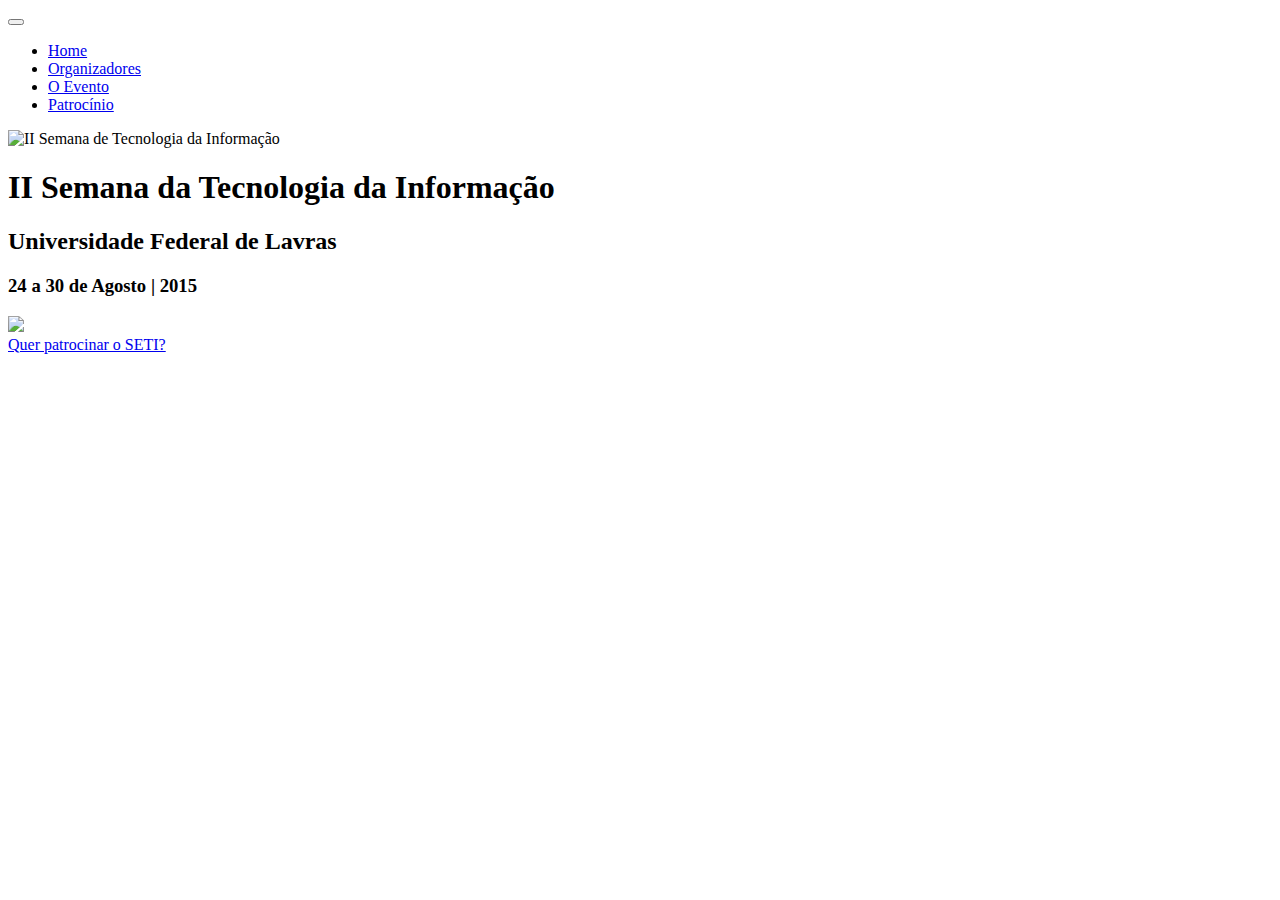
==== index.html @ c7836bae "Create index.html" ====
<!doctype html>

<?php $name = $_POST['name'];
$email = $_POST['email'];
$message = $_POST['message'];
$formcontent="De: $name\nMensagem: $message";
$recipient = "fsdias@computacao.ufla.br";
$subject = "Contato SETI";
$mailheader = "De: $email \r\n";
mail($recipient, $subject   , $formcontent, $mailheader) or die("Error!");
?>

<html lang="en">
<head>
	<meta charset="utf-8" />
	<meta http-equiv="X-UA-Compatible" content="IE=edge,chrome=1" />

    <meta content='width=device-width, initial-scale=1.0, maximum-scale=1.0, user-scalable=0' name='viewport' />
    <meta name="viewport" content="width=device-width" />
    <meta property="og:image" content="img/capa.png" />

    <meta property="og:description" content="A Semana de Tecnologia da Informação (SETI) é um evento que ocorre anualmente no Departamento de Ciência da Computação (DCC) da Universidade Federa de Lavras (UFLA). Na edição de 2015, esperamos atingir um público ainda maior, tendo em vista o excelente feedback dado pelos participantes e a busca de novas parcerias." />

    <!-- Our CSS stylesheet file -->

    <script src="js/jquery-2.1.4.min.js"></script>
    <script src="js/jquery_countdown.js"></script>    
    <script src="js/my_js.js"></script>
    <!--<link href="css/elements.css" rel="stylesheet">-->
    <link href="css/bootstrap.css" rel="stylesheet" />
    <link href="css/coming-sssoon.css" rel="stylesheet" />  
    <link rel="stylesheet" href="http://fonts.googleapis.com/css?family=Open+Sans+Condensed:300" />
    <link rel="stylesheet" href="css/styles.css" />
    <title>II SETI - Semana de Tecnologia da Informação - DCC/UFLA </title>

    <!-- Facebook-->
    <meta property="og:site_name" content="II SETI - Semana de Tecnologia da Informação"/>

    
    <!--     Fonts     -->
    <link href="http://netdna.bootstrapcdn.com/font-awesome/4.1.0/css/font-awesome.css" rel="stylesheet">
    <link href='http://fonts.googleapis.com/css?family=Grand+Hotel' rel='stylesheet' type='text/css'>

</head>

<body>

  <nav class="navbar navbar-transparent navbar-static-top" role="navigation">  
    <div class="topo fixed"></div>
    <div class="container">
        <!-- Brand and toggle get grouped for better mobile display -->
        <div class="navbar-header">
          <button type="button" class="navbar-toggle" data-toggle="collapse" data-target="#bs-example-navbar-collapse-1">
            <span class="sr-only">Toggle navigation</span>
            <span class="icon-bar"></span>
            <span class="icon-bar"></span>
            <span class="icon-bar"></span>
        </button>
    </div>

    <!-- Collect the nav links, forms, and other content for toggling -->
    <div class="collapse navbar-collapse" id="bs-example-navbar-collapse-1">
      <ul class="nav navbar-nav">
         <li><a href="index.html" class="dropdown-toggle" > <span>Home</span></a></li>
       <li class="dropdown">
          <a href="organizadores.html" class="dropdown-toggle" > <span>Organizadores</span></a>
      </li>
      <li><a href="evento.html" class="dropdown-toggle" > <span>O Evento</span></a></li>
      <li><a href="patrocinio.html" class="dropdown-toggle" > <span>Patrocínio</span></a></li>

  </ul>


</div><!-- /.navbar-collapse -->
</div><!-- /.container -->
</nav>


<!--   You can change the black color for the filter with those colors: blue, green, red, orange       -->

<div class="container">

    <div class="logo"><img src="img/logoSeti.png" alt="II Semana de Tecnologia da Informação"/></div>

    <h1>II Semana da Tecnologia da Informação</h1>
    <h2>Universidade Federal de Lavras</h2>
    <h3>24 a 30 de Agosto | 2015</h3>

    <img src="img/divisor.png"/>

    <!-- CONTADOR -->
    <div id="contador"></div>
    <script type="text/javascript">
    $('#contador').countdown('2015/08/24', function(event) {
        var $this = $(this).html(event.strftime(''
            + '<span id="dia">%D</span> <span class="sep">:</span> '
            + '<span id="d">Dias</span> '
            + '<span id="hora">%H</span> <span class="sep">:</span> '
            + '<span id="h">Horas</span> '
            + '<span id="min">%M</span> <span class="sep">:</span> '
            + '<span id="m">Minutos</span> '
            + '<span id="seg">%S</span> '
            + '<span id="s">Segundos</span> '));
    });
    </script>
    <!-- FIM CONTADOR -->
    <div class="col-md-4"></div>
    <div class="col-md-4 patrocine">
        
        <a href="patrocinio.html" role="button" class="btn btn-success btn-large ButtonGreen">Quer patrocinar o SETI?</a>

    </div>

    <div class="conectividade hidden-xs"></div> 

</div>



    <div class="cidade hidden-xs"></div>    


</body>
<script src="js/jquery-1.10.2.js" type="text/javascript"></script>
<script src="js/bootstrap.min.js" type="text/javascript"></script>
<div id="fb-root"></div>


</html>
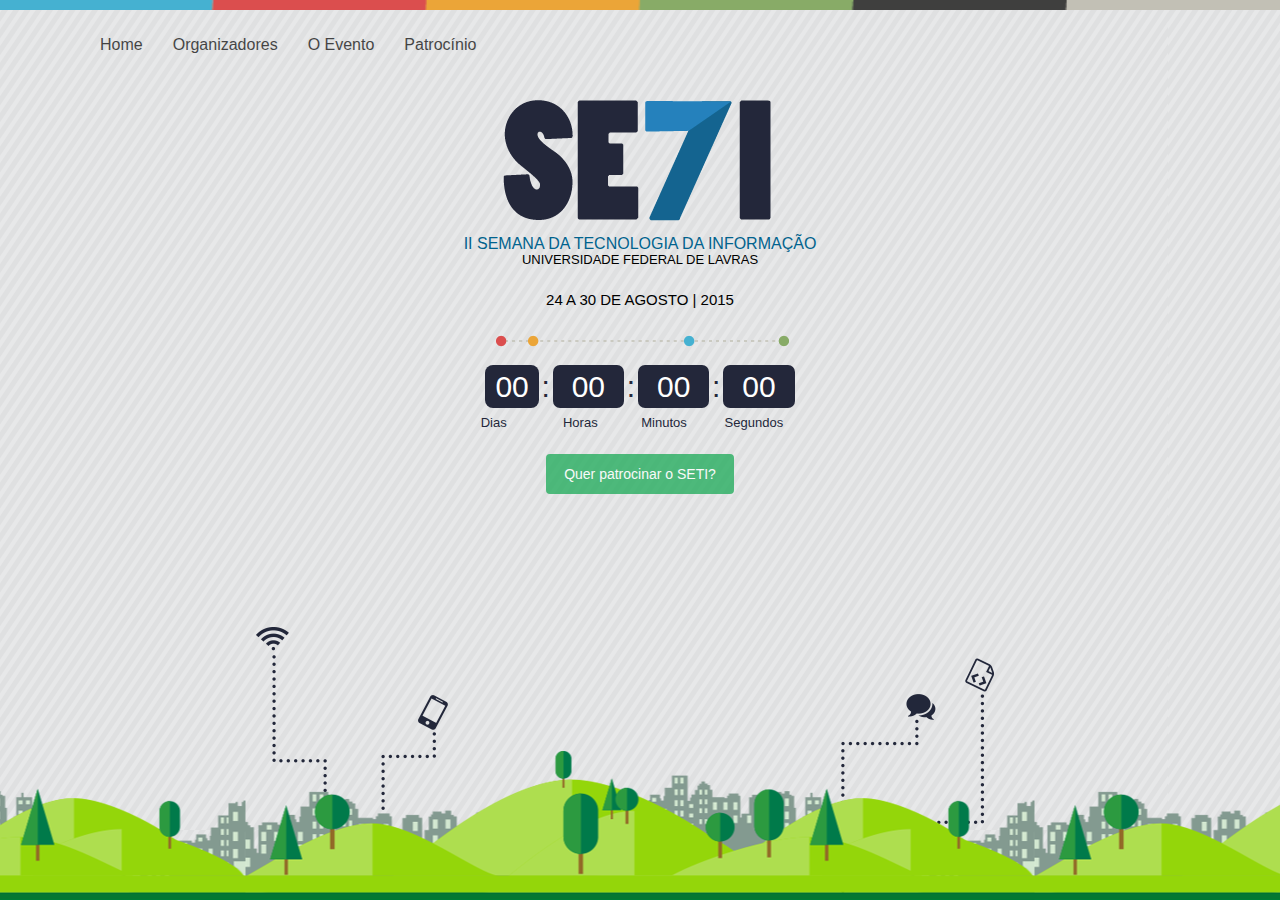
==== commit 4764c396: "Upload de arquivos" ====
--- a/index.html
+++ b/index.html
@@ -126,4 +126,4 @@
 <div id="fb-root"></div>
 
 
-</html>
+</html>--- a/css/elements.css
+++ b/css/elements.css
@@ -0,0 +1,142 @@
+@import "http://fonts.googleapis.com/css?family=Raleway";
+/*----------------------------------------------
+CSS settings for HTML div Exact Center
+------------------------------------------------*/
+#abc {
+width:100%;
+height:100%;
+opacity:.95;
+top:0;
+left:0;
+display:none;
+position:fixed;
+background-color:#313131;
+overflow:auto;
+z-index: 9999;
+}
+
+#def {
+width:100%;
+height:100%;
+opacity:.95;
+top:0;
+left:0;
+display:none;
+position:fixed;
+background-color:#313131;
+overflow:auto;
+z-index: 9999;
+}
+img#close {
+position:absolute;
+right:-14px;
+top:-14px;
+cursor:pointer
+}
+div#popupContact {
+position:absolute;
+left:50%;
+top:17%;
+margin-left:-202px;
+font-family:'Raleway',sans-serif
+}
+div#organizadores {
+position:absolute;
+left:50%;
+top:17%;
+margin-left:-202px;
+font-family:'Raleway',sans-serif
+}
+
+form {
+max-width:420px;
+min-width:300px;
+padding:10px 20px;
+border:2px solid gray;
+border-radius:10px;
+font-family:raleway;
+background-color:#fff
+}
+hr {
+border:0;
+border-top:3px solid #777777;
+}
+input[type=text] {
+width:82%;
+padding:10px;
+margin-top:30px;
+border:1px solid #ccc;
+padding-left:40px;
+font-size:16px;
+font-family:raleway
+}
+#name {
+background-image:url(img/name.jpg);
+background-repeat:no-repeat;
+background-position:5px 9px
+}
+#email {
+background-image:url(img/email.png);
+background-repeat:no-repeat;
+background-position:5px 10px
+}
+textarea {
+background-image:url(img/msg.png);
+background-repeat:no-repeat;
+background-position:5px 11px;
+width:82%;
+height:95px;
+padding:10px;
+resize:none;
+margin-top:30px;
+border:1px solid #ccc;
+padding-left:40px;
+font-size:16px;
+font-family:raleway;
+margin-bottom:30px;
+margin-top:30px;
+}
+#submit {
+text-decoration:none;
+width:82%;
+text-align:center;
+display:block;
+background-color:#3399cc;
+color:#fff;
+border:1px solid #006699;
+padding:10px 0;
+font-size:20px;
+cursor:pointer;
+border-radius:5px;
+margin-top:30px;
+margin-bottom:30px;
+margin-left: 34px;
+}
+
+#submit:hover {
+	background: #006699;
+}
+span {
+color:red;
+font-weight:700
+}
+button {
+width:10%;
+height:45px;
+border-radius:3px;
+background-color:#cd853f;
+color:#fff;
+font-family:'Raleway',sans-serif;
+font-size:18px;
+cursor:pointer
+}
+#bcontato {
+	color: #23273A;
+	font-weight: normal;
+}
+#titulocontato {
+	margin: 0;
+	padding: 20px 0 10px 0;
+	font-size: 22px;
+	text-transform: none;
+}--- a/css/coming-sssoon.css
+++ b/css/coming-sssoon.css
@@ -0,0 +1,927 @@
+/* 
+
+Made with love by Creative Tim (http://www.creative-tim.com)
+
+*/
+
+body{
+    color: #000;
+  margin: 0 auto;
+}
+.form-control::-moz-placeholder{
+   color: #DDDDDD;
+   opacity: 1;
+}
+.form-control:-moz-placeholder{
+   color: #DDDDDD;
+   opacity: 1;  
+}  
+.form-control::-webkit-input-placeholder{
+   color: #DDDDDD;
+   opacity: 1; 
+} 
+.form-control:-ms-input-placeholder{
+   color: #DDDDDD;
+   opacity: 1; 
+}
+/*     General overwrite     */
+a{
+    color: #2C93FF;
+}
+a:hover, a:focus {
+    color: #1084FF;
+}
+a:focus, a:active, 
+button::-moz-focus-inner,
+input[type="reset"]::-moz-focus-inner,
+input[type="button"]::-moz-focus-inner,
+input[type="submit"]::-moz-focus-inner,
+select::-moz-focus-inner,
+input[type="file"] > input[type="button"]::-moz-focus-inner {
+    outline : 0;
+}
+
+/*           Font Smoothing      */
+
+h1, .h1, h2, .h2, h3, .h3, h4, .h4, h5, .h5, h6, .h6, p, .navbar, .brand, .btn-simple{
+    -moz-osx-font-smoothing: grayscale;
+    -webkit-font-smoothing: antialiased;
+}
+
+/*           Typography          */
+
+h1, .h1, h2, .h2, h3, .h3, h4, .h4{
+    margin: 0;
+}
+
+h1, .h1 {
+    text-transform: uppercase;
+    font-size: 16px;
+    font-weight: lighter;
+    color: #01638e;
+    margin-top: 10px;
+    margin-bottom: 0;
+}
+h2, .h2{
+    font-size: 13px;
+    font-weight: 300;
+    text-transform: uppercase;
+    margin-top: 0;
+}
+h3, .h3{
+    font-size: 15px;
+    font-weight: 300;
+    text-transform: uppercase;
+}
+h4, .h4{
+    font-size: 22px;
+}
+h5, .h5 {
+    font-size: 16px;
+}
+h6, .h6{
+    font-size: 14px;
+    font-weight: bold;
+    text-transform: uppercase;
+}
+p{
+    font-size: 16px;
+    line-height: 1.6180em;
+}
+h1 small, h2 small, h3 small, h4 small, h5 small, h6 small, .h1 small, .h2 small, .h3 small, .h4 small, .h5 small, .h6 small, h1 .small, h2 .small, h3 .small, h4 .small, h5 .small, h6 .small, .h1 .small, .h2 .small, .h3 .small, .h4 .small, .h5 .small, .h6 .small {
+    color: #999999;
+    font-weight: 300;
+    line-height: 1;
+}
+h1 small, h2 small, h3 small, h1 .small, h2 .small, h3 .small {
+    font-size: 60%;
+}
+
+/*           Animations              */
+.form-control, .input-group-addon{
+    -webkit-transition: all 300ms linear;
+    -moz-transition: all 300ms linear;
+    -o-transition: all 300ms linear;
+    -ms-transition: all 300ms linear;
+    transition: all 300ms linear;
+}
+
+
+.btn{
+    border-width: 2px;
+    background-color: rgba(0,0,0,.0);
+    font-weight: 400;
+    opacity: 0.8;
+    padding: 8px 16px;
+}
+.btn-round{
+    border-width: 1px;
+    border-radius: 30px !important;
+    opacity: 0.79;
+    padding: 9px 18px;
+}
+.btn-sm, .btn-xs {
+    border-radius: 3px;
+    font-size: 12px;
+    line-height: 1.5;
+    padding: 5px 10px;
+}
+.btn-xs {
+    padding: 1px 5px;
+}
+.btn-lg{
+   border-radius: 6px;
+   font-size: 18px;
+   font-weight: 400;
+   padding: 14px 60px;
+}
+.btn-wd {
+    min-width: 140px;
+}
+.btn-default{
+    color: #777777;
+    border-color: #999999
+}
+.btn-primary {
+    color: #3472F7;
+    border-color: #3472F7;
+}
+.btn-info{
+     color: #2C93FF;
+    border-color: #2C93FF;
+}
+.btn-success{
+    color: #05AE0E;
+    border-color: #05AE0E;
+}
+.btn-warning{
+    color: #FF9500;
+    border-color: #FF9500;
+}
+.btn-danger{
+    color: #FF3B30;
+    border-color: #FF3B30;
+}
+.btn:hover{
+    background-color: rgba(0,0,0,.0);
+    opacity: 1;
+}
+.btn-primary:hover, .btn-primary:focus, .btn-primary:active, .btn-primary.active, .open .dropdown-toggle.btn-primary {
+    color: #1D62F0;
+    border-color: #1D62F0;
+    background-color: rgba(0,0,0,.0);
+}
+.btn-info:hover, .btn-info:focus, .btn-info:active, .btn-info.active, .open .dropdown-toggle.btn-info {
+    color: #1084FF;
+    border-color: #1084FF;
+    background-color: rgba(0,0,0,.0);
+}
+.btn-success:hover, .btn-success:focus, .btn-success:active, .btn-success.active, .open .dropdown-toggle.btn-success {
+    color: #049F0C;
+    border-color: #049F0C;
+    background-color: rgba(0,0,0,.0);
+}
+.btn-warning:hover, .btn-warning:focus, .btn-warning:active, .btn-warning.active, .open .dropdown-toggle.btn-warning {
+    color: #ED8D00;
+    border-color: #ED8D00;
+    background-color: rgba(0,0,0,.0);
+}
+.btn-danger:hover, .btn-danger:focus, .btn-danger:active, .btn-danger.active, .open .dropdown-toggle.btn-danger {
+    color: #EE2D20;
+    border-color: #EE2D20;
+    background-color: rgba(0,0,0,.0);
+}
+.btn-default:hover, .btn-default:focus, .btn-default:active, .btn-default.active, .open .dropdown-toggle.btn-default {
+    color: #666666;
+    border-color: #888888;
+    background-color: rgba(0,0,0,.0);
+}
+.btn:active, .btn.active {
+    background-image: none;
+    box-shadow: none;
+    
+}
+.btn.disabled, .btn[disabled], fieldset[disabled] .btn {
+    opacity: 0.45;
+}
+.btn-primary.disabled, .btn-primary[disabled], fieldset[disabled] .btn-primary, .btn-primary.disabled:hover, .btn-primary[disabled]:hover, fieldset[disabled] .btn-primary:hover, .btn-primary.disabled:focus, .btn-primary[disabled]:focus, fieldset[disabled] .btn-primary:focus, .btn-primary.disabled:active, .btn-primary[disabled]:active, fieldset[disabled] .btn-primary:active, .btn-primary.disabled.active, .btn-primary.active[disabled], fieldset[disabled] .btn-primary.active {
+    background-color: rgba(0, 0, 0, 0);
+    border-color: #3472F7;
+}
+.btn-info.disabled, .btn-info[disabled], fieldset[disabled] .btn-info, .btn-info.disabled:hover, .btn-info[disabled]:hover, fieldset[disabled] .btn-info:hover, .btn-info.disabled:focus, .btn-info[disabled]:focus, fieldset[disabled] .btn-info:focus, .btn-info.disabled:active, .btn-info[disabled]:active, fieldset[disabled] .btn-info:active, .btn-info.disabled.active, .btn-info.active[disabled], fieldset[disabled] .btn-info.active {
+    background-color: rgba(0, 0, 0, 0);
+    border-color: #2C93FF;
+}
+.btn-success.disabled, .btn-success[disabled], fieldset[disabled] .btn-success, .btn-success.disabled:hover, .btn-success[disabled]:hover, fieldset[disabled] .btn-success:hover, .btn-success.disabled:focus, .btn-success[disabled]:focus, fieldset[disabled] .btn-success:focus, .btn-success.disabled:active, .btn-success[disabled]:active, fieldset[disabled] .btn-success:active, .btn-success.disabled.active, .btn-success.active[disabled], fieldset[disabled] .btn-success.active {
+    background-color: rgba(0, 0, 0, 0);
+    border-color: #05AE0E;
+}
+.btn-danger.disabled, .btn-danger[disabled], fieldset[disabled] .btn-danger, .btn-danger.disabled:hover, .btn-danger[disabled]:hover, fieldset[disabled] .btn-danger:hover, .btn-danger.disabled:focus, .btn-danger[disabled]:focus, fieldset[disabled] .btn-danger:focus, .btn-danger.disabled:active, .btn-danger[disabled]:active, fieldset[disabled] .btn-danger:active, .btn-danger.disabled.active, .btn-danger.active[disabled], fieldset[disabled] .btn-danger.active {
+    background-color: rgba(0, 0, 0, 0);
+    border-color: #FF3B30;
+}
+.btn-warning.disabled, .btn-warning[disabled], fieldset[disabled] .btn-warning, .btn-warning.disabled:hover, .btn-warning[disabled]:hover, fieldset[disabled] .btn-warning:hover, .btn-warning.disabled:focus, .btn-warning[disabled]:focus, fieldset[disabled] .btn-warning:focus, .btn-warning.disabled:active, .btn-warning[disabled]:active, fieldset[disabled] .btn-warning:active, .btn-warning.disabled.active, .btn-warning.active[disabled], fieldset[disabled] .btn-warning.active {
+    background-color: rgba(0, 0, 0, 0);
+    border-color: #FF9500;
+}
+
+
+/*           Buttons fill .btn-fill           */
+.btn-fill{
+    color: #FFFFFF;
+    opacity: 1;
+}
+.btn-fill:hover, .btn-fill:active, .btn-fill:focus{
+    color: #FFFFFF;
+}
+.btn-default.btn-fill{
+    background-color: #999999;
+    border-color: #999999
+}
+.btn-primary.btn-fill{
+    background-color: #3472F7;
+    border-color: #3472F7;
+}
+.btn-info.btn-fill{
+    background-color: #2C93FF;
+    border-color: #2C93FF;
+}
+.btn-success.btn-fill{
+    background-color: #05AE0E;
+    border-color: #05AE0E;
+}
+.btn-warning.btn-fill{
+   background-color: #FF9500;
+   border-color: #FF9500;
+}
+.btn-danger.btn-fill{
+    background-color: #FF3B30;
+    border-color: #FF3B30;
+}
+.btn-default.btn-fill:hover, .btn-default.btn-fill:focus, .btn-default.btn-fill:active, .btn-default.btn-fill.active, .open .dropdown-toggle.btn-fill.btn-default {
+    background-color: #888888;
+    border-color: #888888;
+}
+.btn-primary.btn-fill:hover, .btn-primary.btn-fill:focus, .btn-primary.btn-fill:active, .btn-primary.btn-fill.active, .open .dropdown-toggle.btn-primary.btn-fill{
+    border-color: #1D62F0;
+    background-color: #1D62F0;
+}
+.btn-info.btn-fill:hover, .btn-info.btn-fill:focus, .btn-info.btn-fill:active, .btn-info.btn-fill.active, .open .dropdown-toggle.btn-info.btn-fill {
+    background-color: #1084FF;
+    border-color: #1084FF;
+}
+.btn-success.btn-fill:hover, .btn-success.btn-fill:focus, .btn-success.btn-fill:active, .btn-success.btn-fill.active, .open .dropdown-toggle.btn-fill.btn-success {
+    background-color: #049F0C;
+    border-color: #049F0C;
+}
+.btn-warning.btn-fill:hover, .btn-warning.btn-fill:focus, .btn-warning.btn-fill:active, .btn-warning.btn-fill.active, .open .dropdown-toggle.btn-fill.btn-warning {
+    background-color: #ED8D00;
+    border-color: #ED8D00;
+}
+.btn-danger.btn-fill:hover, .btn-danger.btn-fill:focus, .btn-danger.btn-fill:active, .btn-danger.btn-fill.active, .open .dropdown-toggle.btn-danger.btn-fill {
+    background-color: #EE2D20;
+    border-color: #EE2D20;
+}
+
+/*          End Buttons fill          */
+
+.btn-simple{
+    font-weight: 600;
+    border: 0;
+    padding: 10px 18px;
+}
+.btn-simple.btn-xs{
+    padding: 3px 5px;
+}
+.btn-simple.btn-sm{
+    padding: 7px 10px;
+}
+.btn-simple.btn-lg{
+   padding: 16px 60px;
+}
+.btn-round.btn-xs{
+    padding: 2px 5px;
+}
+.btn-round.btn-sm{
+    padding: 6px 10px;
+}
+.btn-round.btn-lg{
+    padding: 15px 60px;
+}
+
+
+/*             Inputs               */
+.form-control {
+    background-color: #FFFFFF;
+    border: 1px solid #E3E3E3;
+    border-radius: 4px;
+    box-shadow: none;
+    color: #444444;
+    height: 38px;
+    padding: 6px 16px;
+}
+
+.form-control:focus {
+    background-color: #FFFFFF;
+    border: 1px solid #9A9A9A;
+    box-shadow: none;
+    outline: 0 none;
+}
+.form-control + .form-control-feedback{
+    border-radius: 6px;
+    font-size: 14px;
+    padding: 0 12px 0 0;
+    position: absolute;
+    right: 25px;
+    top: 13px;
+    vertical-align: middle;
+}
+.form-control.transparent{
+    background-color: rgba(255, 255, 255, 0.07);
+    border: 1px solid rgba(238, 238, 238, 0.27);
+    color: #FFFFFF;
+}
+.form-control.transparent:focus{
+    border-color: #FFFFFF;
+    
+}
+.input-lg{
+    height: 56px;
+    padding: 10px 16px;
+}
+
+/*           Navigation Bar             */
+.navbar{
+    border: 0 none;
+    transition: all 0.4s;
+    -webkit-transition: all 0.4s;
+    font-size: 16px;
+}
+.navbar-default {
+    background-color: #D9D9D9;
+    
+}
+.navbar .navbar-brand {
+    font-weight: 600;
+    margin-top: 5px;
+    margin-bottom: 5px;
+    font-size: 20px;
+}
+.navbar-nav > li > a {
+    margin-top: 13px;
+    margin-bottom: 13px;
+    padding-bottom: 12px;
+    padding-top: 12px;
+    font-size: 16px;
+}
+.navbar-nav > li > a [class^="fa"]{
+    font-size: 22px;
+    color: black;
+}
+.navbar-brand{
+    padding: 20px 15px;
+    color: black;
+}
+
+.navbar .btn{
+    margin-top: 8px;
+    margin-bottom: 8px;
+}
+.navbar-default:not(.navbar-transparent) {
+    background-color: rgba(255, 255, 255, 0.96);
+    border-bottom: 1px solid rgba(0, 0, 0, 0.1);
+}
+.navbar-transparent{
+    background-color: rgba(0,0,0,.0);
+}
+.navbar-transparent .navbar-brand, [class*="navbar-ct"] .navbar-brand{
+    color: black;
+    opacity: 0.95;
+}
+.navbar-transparent .navbar-brand:hover, .navbar-transparent .navbar-brand:focus {
+    background-color: rgba(0, 0, 0, 0);
+    color: #5E5E5E;
+}
+.navbar-transparent .nav .caret{
+    border-bottom-color: #FFFFFF;
+    border-top-color: #FFFFFF;
+}
+.navbar-transparent .navbar-nav > li > a, [class*="navbar-ct"] .navbar-nav > li > a{
+    color: black;
+    border-color: #FFFFFF;
+    opacity: 0.7;
+}
+.navbar-transparent .navbar-brand:hover, .navbar-transparent .navbar-brand:focus, [class*="navbar-ct"] .navbar-brand:hover, [class*="navbar-ct"] .navbar-brand:focus {
+    background-color: rgba(0, 0, 0, 0);
+    color: #FFFFFF;
+    opacity: 1;
+}
+.navbar-default .navbar-nav > .active > a, .navbar-default .navbar-nav > .active > a:hover, .navbar-default .navbar-nav > .active > a:focus, .navbar-default .navbar-nav > li > a:hover, .navbar-default .navbar-nav > li > a:focus {
+    background-color: rgba(255, 255, 255, 0);
+    border-radius: 3px;
+    color: #2C93FF;
+    opacity: 1;
+}
+.navbar-default .navbar-nav > .dropdown > a:hover .caret, .navbar-default .navbar-nav > .dropdown > a:focus .caret {
+    border-bottom-color: #2C93FF;
+    border-top-color: #2C93FF;
+}
+.navbar-default .navbar-nav > .open > a, .navbar-default .navbar-nav > .open > a:hover, .navbar-default .navbar-nav > .open > a:focus{
+    background-color: rgba(255, 255, 255, 0);
+    color: #2C93FF;
+}
+.navbar-transparent .navbar-nav > .active > a, .navbar-transparent .navbar-nav > .active > a:hover, .navbar-transparent .navbar-nav > .active > a:focus, .navbar-transparent .navbar-nav > li > a:hover, .navbar-transparent .navbar-nav > li > a:focus, [class*="navbar-ct"] .navbar-nav > .active > a, [class*="navbar-ct"] .navbar-nav > .active > a:hover, [class*="navbar-ct"] .navbar-nav > .active > a:focus, [class*="navbar-ct"] .navbar-nav > li > a:hover, [class*="navbar-ct"] .navbar-nav > li > a:focus {
+    background-color: rgba(255, 255, 255, 0);
+    border-radius: 3px;
+    color: #23273A;
+    opacity: 1;
+}
+.navbar-transparent .navbar-nav > .dropdown > a .caret, [class*="navbar-ct"] .navbar-nav > .dropdown > a .caret{
+    border-bottom-color: #FFFFFF;
+    border-top-color: #FFFFFF;
+}
+.navbar-transparent .navbar-nav > .dropdown > a:hover .caret, .navbar-transparent .navbar-nav > .dropdown > a:focus .caret {
+    border-bottom-color: #FFFFFF;
+    border-top-color: #FFFFFF;
+}
+.navbar-transparent .navbar-nav > .open > a, .navbar-transparent .navbar-nav > .open > a:hover, .navbar-transparent .navbar-nav > .open > a:focus {
+    background-color: rgba(255, 255, 255, 0);
+    color: black;
+    opacity: 1;
+}
+.navbar .btn{
+    font-size: 16px;
+    margin-top: 13px;
+    margin-bottom: 13px;
+}
+.navbar .btn-default{
+    color: black;
+    border-color: #777777;
+}
+.navbar-default:not(.navbar-transparent) .btn-default:hover{
+    color: #2C93FF;
+    border-color: #2C93FF;
+}
+.navbar-transparent .btn-default, [class*="navbar-ct"] .btn-default{
+    color: #FFFFFF;
+    border-color: #FFFFFF;
+}
+[class*="navbar-ct"] .btn-default.btn-fill{
+    color: #777777;
+    background-color: #FFFFFF;
+    opacity: 0.9;
+}
+[class*="navbar-ct"] .btn-default.btn-fill:hover, [class*="navbar-ct"] .btn-default.btn-fill:focus, [class*="navbar-ct"] .btn-default.btn-fill:active, [class*="navbar-ct"] .btn-default.btn-fill.active, [class*="navbar-ct"] .open .dropdown-toggle.btn-fill.btn-default{
+    border-color: #FFFFFF;
+    opacity: 1;
+}
+.navbar-form{
+    box-shadow: none;
+}
+.navbar-form .form-control{
+    background-color: rgba(244, 244, 244, 0);
+    border-radius: 0;
+    border:0;
+    height: 22px;
+    padding: 0;
+    font-size: 16px;
+    line-height: 20px;
+    color: #777777;
+}
+.navbar-transparent .navbar-form .form-control, [class*="navbar-ct"] .navbar-form .form-control{
+    color: #FFFFFF;
+    border: 0;
+    border-bottom: 1px solid rgba(255,255,255,.6);
+}
+
+.navbar .label{
+    background-color: #FFFFFF;
+    border: 1px solid #DDDDDD;
+    color: black;
+    text-transform: uppercase;
+}
+.dropdown-menu > li > a {
+/*     border-bottom: 1px solid #DDDDDD; */
+    padding: 6px 15px;
+    color: #777777;
+}
+.dropdown-menu > li:first-child > a{
+    border-radius: 10px 10px 0 0;
+    padding-top: 12px;
+}
+.dropdown-menu > li:last-child > a{
+    border-bottom: 0 none;
+    border-radius: 0 0 10px 10px;
+    padding-bottom: 12px;
+}
+.dropdown-menu > li > a:hover, .dropdown-menu > li > a:focus {
+    background-color: #FFFFFF;
+    color: #333333;
+    opacity: 1;
+    text-decoration: none;
+}
+.dropdown-menu > li > a img{
+    margin-right: 5px;
+}
+.dropdown-menu .divider {
+    background-color: #E5E5E5;
+    height: 1px;
+    margin: 8px 15px;
+    overflow: hidden;
+}
+
+.navbar-toggle{
+    margin-top: 19px;
+    margin-bottom: 19px;
+    border: 0;
+}
+.navbar-toggle .icon-bar {
+    background-color: #FFFFFF;
+}
+.navbar-collapse, .navbar-form {
+    border-color: rgba(0, 0, 0, 0);
+}
+.navbar-default .navbar-toggle:hover, .navbar-default .navbar-toggle:focus {
+    background-color: rgba(0,0,0,0);
+}
+
+
+@media (min-width: 768px){
+    .navbar-form {
+        margin-top: 21px;
+        margin-bottom: 21px;
+        padding-left: 5px;
+        padding-right: 5px;
+    }
+    .navbar-nav > li > .dropdown-menu, .dropdown-menu{
+        display: block;
+        margin: 0;
+        padding: 0;
+        z-index: 9000;
+        position: absolute;
+        -webkit-border-radius: 10px;
+        box-shadow: 1px 2px 3px rgba(0, 0, 0, 0.125);
+        border-radius: 10px;
+        -webkit-box-sizing: border-box;
+        -moz-box-sizing: border-box;
+        box-sizing: border-box;
+        opacity: 0;
+        -ms-filter: "alpha(opacity=0)";
+        -webkit-filter: alpha(opacity=0);
+        -moz-filter: alpha(opacity=0);
+        -ms-filter: alpha(opacity=0);
+        -o-filter: alpha(opacity=0);
+        filter: alpha(opacity=0);
+        -webkit-transform: scale(0);
+        -moz-transform: scale(0);
+        -o-transform: scale(0);
+        -ms-transform: scale(0);
+        transform: scale(0);
+        -webkit-transition: all 300ms cubic-bezier(0.34, 1.61, 0.7, 1);
+        -moz-transition: all 300ms cubic-bezier(0.34, 1.61, 0.7, 1);
+        -o-transition: all 300ms cubic-bezier(0.34, 1.61, 0.7, 1);
+        -ms-transition: all 300ms cubic-bezier(0.34, 1.61, 0.7, 1);
+        transition: all 300ms cubic-bezier(0.34, 1.61, 0.7, 1);
+    
+    }
+    .navbar-nav > li.open > .dropdown-menu, .open .dropdown-menu{
+        -webkit-transform-origin: 29px -50px;
+        -moz-transform-origin: 29px -50px;
+        -o-transform-origin: 29px -50px;
+        -ms-transform-origin: 29px -50px;
+        transform-origin: 29px -50px;
+        -webkit-transform: scale(1);
+        -moz-transform: scale(1);
+        -o-transform: scale(1);
+        -ms-transform: scale(1);
+        transform: scale(1);
+        opacity: 1;
+        -ms-filter: none;
+        -webkit-filter: none;
+        -moz-filter: none;
+        -ms-filter: none;
+        -o-filter: none;
+        filter: none;
+    }
+    .dropdown-menu:before{
+        border-bottom: 11px solid rgba(0, 0, 0, 0.2);
+        border-left: 11px solid rgba(0, 0, 0, 0);
+        border-right: 11px solid rgba(0, 0, 0, 0);
+        content: "";
+        display: inline-block;
+        position: absolute;
+        left: 100%;
+        margin-left: -60%;
+        top: -11px;
+    }
+    .dropdown-menu:after {
+        border-bottom: 11px solid #FFFFFF;
+        border-left: 11px solid rgba(0, 0, 0, 0);
+        border-right: 11px solid rgba(0, 0, 0, 0);
+        content: "";
+        display: inline-block;
+        position: absolute;
+        left: 100%;
+        margin-left: -60%;
+        top: -10px;
+    }
+    
+}
+
+@media (max-width: 768px){ 
+    .navbar-transparent{
+        padding-top: 0px;
+        background-color: rgba(0, 0, 0, 0.75);
+    }
+    .navbar-transparent .navbar-collapse.in .navbar-nav .open .dropdown-menu > li > a:hover, .navbar-transparent .navbar-collapse.in .navbar-nav .open .dropdown-menu > li > a:focus, .navbar-transparent .dropdown-menu > li > a:hover, .navbar-transparent .dropdown-menu > li > a:focus, [class*="navbar-ct"] .dropdown-menu > li > a:hover, [class*="navbar-ct"] .dropdown-menu > li > a:focus{
+        color: #FFFFFF;
+        background-color: rgba(0,0,0,0);
+        opacity: 1;
+    }
+    .navbar-transparent .navbar-collapse.in .navbar-nav .open .dropdown-menu > li > a, [class*="navbar-ct"] .dropdown-menu > li > a {
+        color: #FFFFFF;
+        opacity: 0.8;
+    }
+    .nav .open > a, .nav .open > a:hover, .nav .open > a:focus {
+        background-color: rgba(0,0,0,0);
+        border-color: #428BCA;
+    }
+    .navbar-collapse{
+        text-align: center;
+    }
+    .navbar-collapse .navbar-form {
+        width: 170px;
+        margin: 0 auto;
+    }
+    .navbar-transparent .dropdown-menu .divider{
+        background-color: #434343;
+    }
+    
+}
+.modal-backdrop.in {
+    opacity: 0.25;
+}
+
+
+.main{
+    background-position: center center;
+    height: auto;
+    left: 0;
+    min-height: 100%;
+    min-width: 100%;
+    position: absolute;
+    top: 0;
+    width: auto;
+}
+
+.cover.black{
+    background-color: #E6E6E7;
+}
+.cover.blue{
+    background-color: rgba(5, 31, 60, 0.6);
+}
+.cover.green{
+    background-color: rgba(3, 28, 7, 0.6);
+}
+.cover.orange{
+    background-color: rgba(37, 28, 5, 0.6);
+}
+.cover.red{
+    background-color: rgba(35, 3, 2, 0.66);
+}
+
+.blur{
+  opacity:0;
+}
+
+.logo-container{
+    left: 50px;
+    position: absolute;
+    top: 20px;
+     z-index: 3;
+}
+.logo-container .logo{
+    overflow: hidden;
+    border-radius: 50%;
+    border: 1px solid #333333;
+    width: 60px; 
+    float: left;
+}
+.logo-container .brand{
+    font-size: 18px;
+    color: #FFFFFF;
+    line-height: 20px;
+    float: left;
+    margin-left: 10px;
+    margin-top: 10px;
+    width: 60px
+}
+.main .logo{
+    color: #FFFFFF;
+    font-size: 56px;
+    font-weight: 300;
+    position: relative;
+    text-align: center;
+    text-shadow: 0 0 10px rgba(0, 0, 0, 0.33);
+    z-index: 3;
+}
+.main .logo.cursive{
+    font-family: 'Grand Hotel',cursive;
+    font-size: 82px;
+    
+}
+.main .content{
+    position: relative;
+    z-index: 4;
+}
+.main .motto{
+    min-height: 140px;
+}
+.main .motto, .main .subscribe .info-text{
+    font-size: 28px;
+    color: #FFFFFF;
+    text-shadow: 0 1px 4px rgba(0, 0, 0, 0.33);
+    text-align: center;
+    margin-top: 50px;
+    
+}
+.main .subscribe .info-text{
+    font-size: 18px;
+    margin-bottom: 30px;
+}
+#video_background {
+    position: fixed;
+    top: 0px;
+    right: 0px;
+    min-width: 100%;
+    min-height: 100%;
+    width: auto;
+    height: auto;
+    z-index: 1;
+    overflow: hidden;
+    background-image: url('../images/video_bg.png');
+    background-position: center center;
+    background-size: cover;
+
+}
+#video_pattern {
+    position: fixed;
+    opacity: 0.6;
+    background-color: rgba(0,0,0,.45);
+    left: 0px;
+    top: 0px;
+    width: 100%;
+    height: 100%;
+    z-index: 1;
+}
+
+.footer{
+    position: relative;
+    bottom: 20px;
+    right: 0px;
+    width: 100%;
+    color: #AAAAAA;
+    z-index: 4;
+    text-align: right;
+    margin-top: 50px;
+
+}
+.footer a{
+    color: #FFFFFF;
+}
+.footer .heart{
+    color: #FF3B30;
+}
+
+@media (min-width:219px){        
+    .main .subscribe .form-group{
+        width: auto;
+    }   
+    .main .subscribe .form-inline .btn{
+        width: 100%;
+    }   
+}
+@media (min-width:768px){        
+    .main .subscribe .form-inline .btn{
+        width: auto;
+    }   
+}
+@media (min-width:991px){        
+    .main .subscribe .form-group{
+        width: 190px;
+    }   
+    .footer{
+        position: fixed;
+        bottom: 20px;
+    }
+}
+@media (min-width:1200px){        
+    .main .subscribe .form-group{
+        width: 250px;
+    }   
+}
+
+
+
+
+/*          For demo purpose         */
+
+
+
+.fixed-plugin{
+    position: fixed;
+    top:0px;
+    right: 50px;
+    z-index: 1031;
+}
+.fixed-plugin .fa-cog{
+    color: #FFFFFF;
+    background-color: rgba(0,0,0,.2);
+    padding: 10px;
+    border-radius: 0 0 6px 6px;
+}
+.fixed-plugin .dropdown-menu{
+    right: 0;
+    left: auto;
+}
+.fixed-plugin .dropdown-menu:after, .fixed-plugin .dropdown-menu:before{
+    right: 10px;
+    margin-left: auto;
+    left: auto;
+}
+.fixed-plugin .fa-circle-thin{
+    color: #FFFFFF;
+}
+.fixed-plugin .active .fa-circle-thin{
+    color: #00bbff;
+}
+.fixed-plugin .dropdown-menu > li > a{
+    padding-left: 10px;
+    padding-right: 10px;
+}
+
+.fixed-plugin .dropdown-menu > .active > a, .fixed-plugin .dropdown-menu > .active > a:hover, .fixed-plugin .dropdown-menu > .active > a:focus{
+    background: none;
+    color: #777777;
+}
+.fixed-plugin img{
+    border-radius: 6px;
+    width: 150px;
+    max-height: 65px;
+    border: 4px solid #FFFFFF;
+
+}
+.fixed-plugin .active img, .fixed-plugin a:hover img{
+    border-color: #00bbff;
+}
+
+.fixed-plugin .btn{
+    margin: 10px 15px 0;
+    color: #FFFFFF;
+}
+.fixed-plugin .btn:hover{
+    color: #FFFFFF;
+}
+.fixed-plugin .badge{
+    border: 3px solid #FFFFFF;
+    border-radius: 50%;
+    cursor: pointer;
+    display: inline-block;
+    height: 23px;
+    margin-right: 5px;
+    position: relative;
+    top: 5px;
+    width: 23px;
+}
+.fixed-plugin .badge.active, .fixed-plugin .badge:hover{
+    border-color: #00bbff;
+}
+.fixed-plugin .badge-black{
+    background-color: #333333;
+}
+.fixed-plugin .badge-blue{
+    background-color: #2C93FF;
+}
+.fixed-plugin .badge-green{
+    background-color: #05AE0E;
+}
+.fixed-plugin .badge-orange{
+    background-color: #FF9500;
+}
+.fixed-plugin .badge-red{
+    background-color: #FF3B30;
+}
+
+@media (max-width:768px){
+    .fixed-plugin{
+        top: 80px;
+        right: 0px;
+    }
+    .main .container{
+        margin-bottom: 50px;
+    }
+    #video_background{
+        display: none;
+    }
+
+}
--- a/css/styles.css
+++ b/css/styles.css
@@ -0,0 +1,248 @@
+/*-------------------------
+	Simple reset
+--------------------------*/
+
+
+*{
+	margin:0;
+	padding:0;
+
+}
+
+
+/*-------------------------
+	General Styles
+--------------------------*/
+@import url(http://fonts.googleapis.com/css?family=Open+Sans:400,300,700,800);
+
+/*body{
+	background-size: 100% auto;
+	margin: 0 auto;
+	font-family: 'Open Sans', sans-serif;
+	text-align: center;
+	
+}*/
+body{
+	/*background: url(../img/cidade.png) repeat-x fixed bottom;*/
+	background: url(../img/bg_cinza.png);
+	margin: 0 auto;
+	font-family: 'Open Sans', sans-serif;
+	text-align: center;
+	
+}
+
+.cidade{
+
+		background: url(../img/cidade.png) repeat-x fixed bottom;
+		width: 100%;
+		height: 500px;
+		position:absolute;
+	    bottom:0;
+	    z-index: -10;
+
+
+}
+
+
+.conectividade{
+
+		background: url(../img/conectividade.png) no-repeat fixed bottom;
+		width: 1200px;
+		height: 480px;
+		position:absolute;
+	    bottom:0;
+	    z-index: -20;
+
+}
+
+
+.patrocine{
+	padding-top:50px;
+	z-index: 400;
+}
+
+.formulario{
+	padding-top:15px;
+	z-index: 400;
+}
+/*.cidade{
+	position: fixed;
+	margin: 0;
+	bottom: 0;
+	padding: 0;
+	width: 100%;
+	background: url(../img/cidade.png) repeat-x;
+	height: 320px;
+	z-index: -10;
+}*/
+
+h1{
+	text-transform: uppercase;
+	font-size: 16px;
+	font-weight: 300;
+	color: #01638e;
+}
+
+h2{
+	font-size: 13px;
+	font-weight: 300;
+	text-transform: uppercase;
+}
+
+h3{
+	padding-top: 25px;
+	padding-bottom: 25px;
+	font-size: 15px;
+	font-weight: 400;
+	text-transform: uppercase;
+}
+
+h4{
+	font-size: 30px;
+	font-weight: 800;
+	text-transform: uppercase;
+	color: #01638e;
+}
+
+
+.gap {
+  margin-top: 30px;
+  margin-bottom: 30px;
+  border: 0;
+  
+}
+
+
+.seti{
+	background-image: url(../img/7.png);
+	height: auto;
+}
+
+
+.topo{
+	background-image: url(../img/topo.png) ;
+	background-size: 100%;
+	height: 10px;
+	margin: 0;
+
+}
+
+.logo{
+
+}
+
+.box{
+	background-color: #000;
+	width: 100%;
+}
+
+
+
+.organizador{
+	padding-right: 20px;
+	padding-top: 10px;
+}
+
+footer{
+	padding-top: 50px;
+	margin: auto 0 auto 0;
+	text-align: center;
+	font-size: 15px;
+	font-weight: 300;
+	text-transform: uppercase;
+}
+
+html{
+	padding: 0 auto;
+}
+
+form{
+	z-index: 500;
+}
+
+
+
+/*----------------------------
+	Main Section
+-----------------------------*/
+
+#contador {
+	padding-top: 20px;
+	
+}
+
+/*----------------------------
+	Contador
+-----------------------------*/
+#dia {
+	font-size: 30px;
+	background-color: #23273A;
+	border-radius: 8px;
+	padding: 5px 10px;
+	color: white;
+	font-weight: lighter;
+}
+
+#hora, #min, #seg {
+	font-size: 30px;
+	background-color: #23273A;
+	border-radius: 7px;
+	padding: 5px 19px;
+	color: white;
+	font-weight: lighter;
+}
+
+.sep {
+	font-size: 30px;
+	color: #23273A;
+	font-weight: normal;
+}
+
+#d {
+	position: absolute;
+	margin-top: 45px;
+	margin-left: -72px;
+	color: #23273A;
+	font-size: 13px;
+	font-weight: normal;
+}
+
+#h {
+	position: absolute;
+	margin-top: 45px;
+	margin-left: -75px;
+	color: #23273A;
+	font-size: 13px;
+	font-weight: normal;
+}
+
+#m {
+	position: absolute;
+	margin-top: 45px;
+	margin-left: -82px;
+	color: #23273A;
+	font-size: 13px;
+	font-weight: normal;
+}
+
+#s {
+	position: absolute;
+	margin-top: 45px;
+	margin-left: -70px;
+	color: #23273A;
+	font-size: 13px;
+	font-weight: normal;
+
+}
+
+.ButtonGreen{
+	background-color: #27ae60;
+	border-color: #27ae60;
+	color: #fff;
+}
+
+.ButtonGreen:hover{
+	background-color: #2980b9;
+	color: #fff;
+	border-color:  #2980b9;	
+}